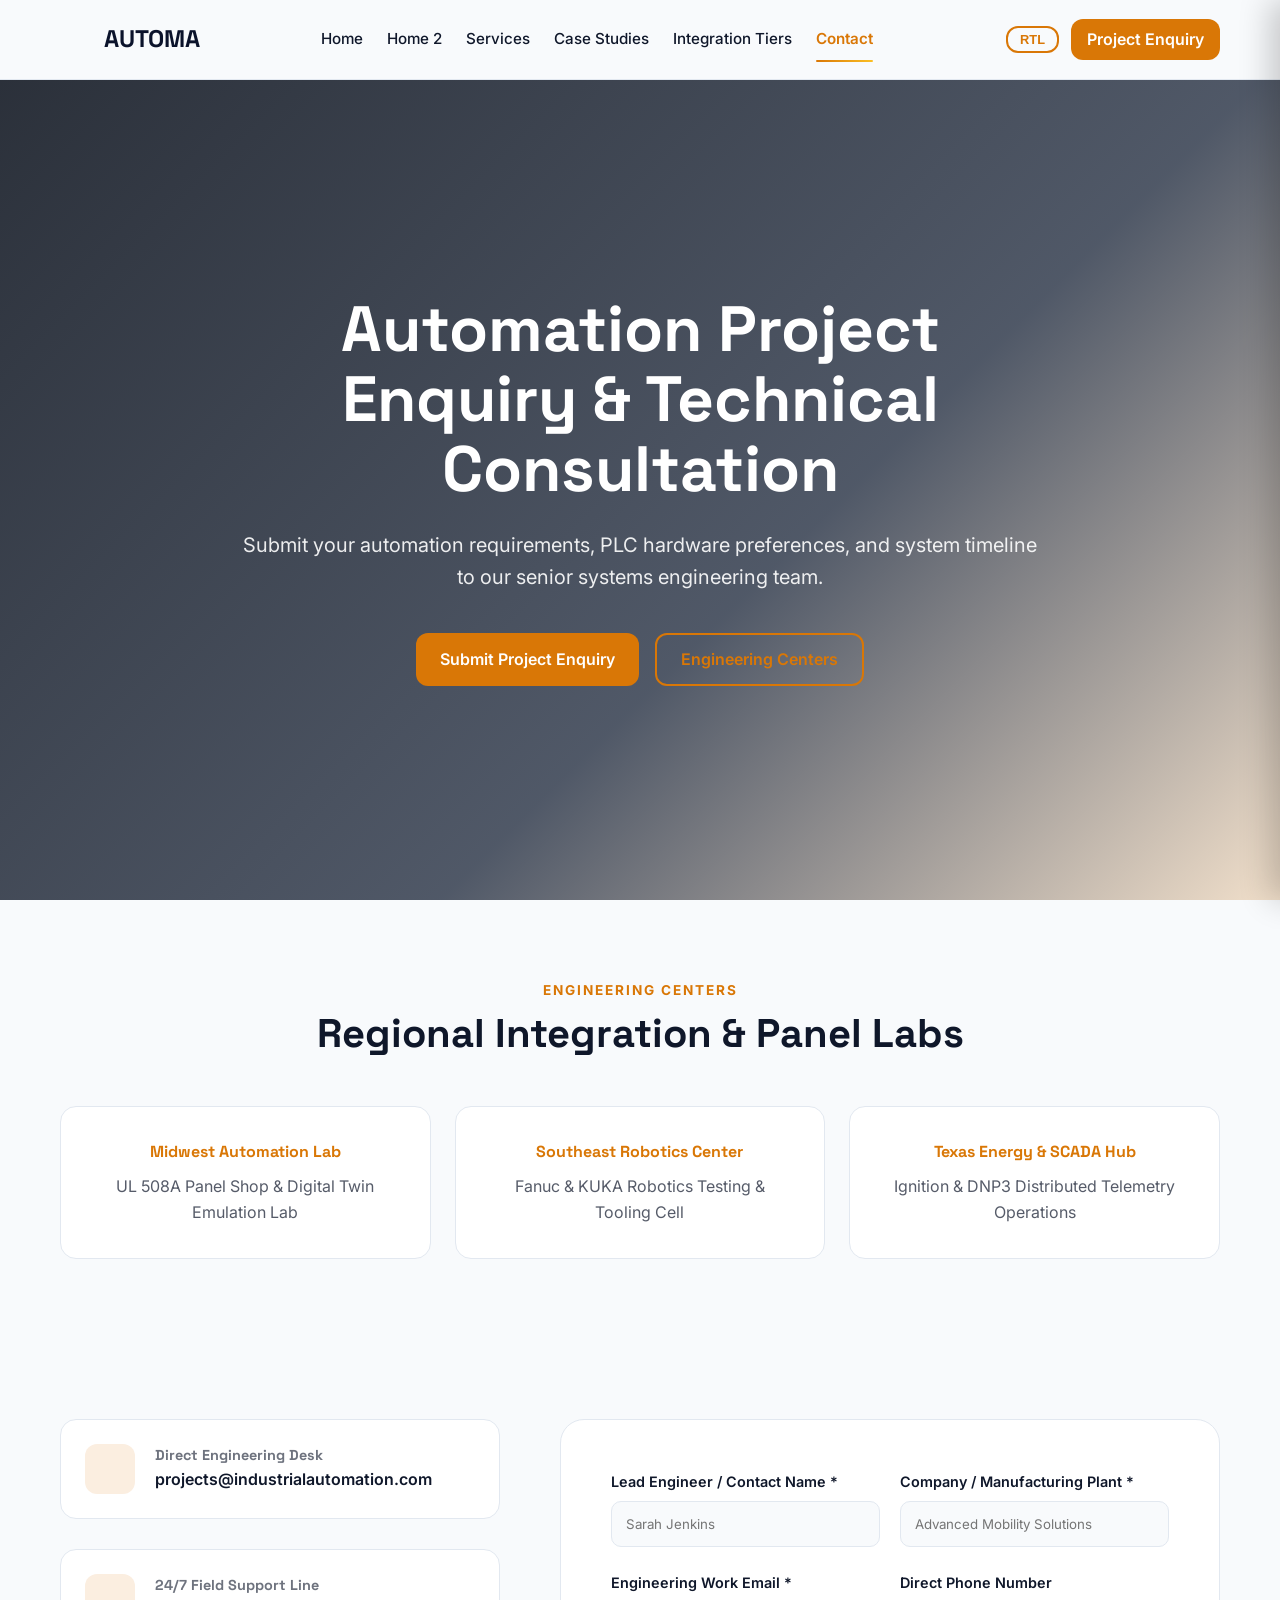
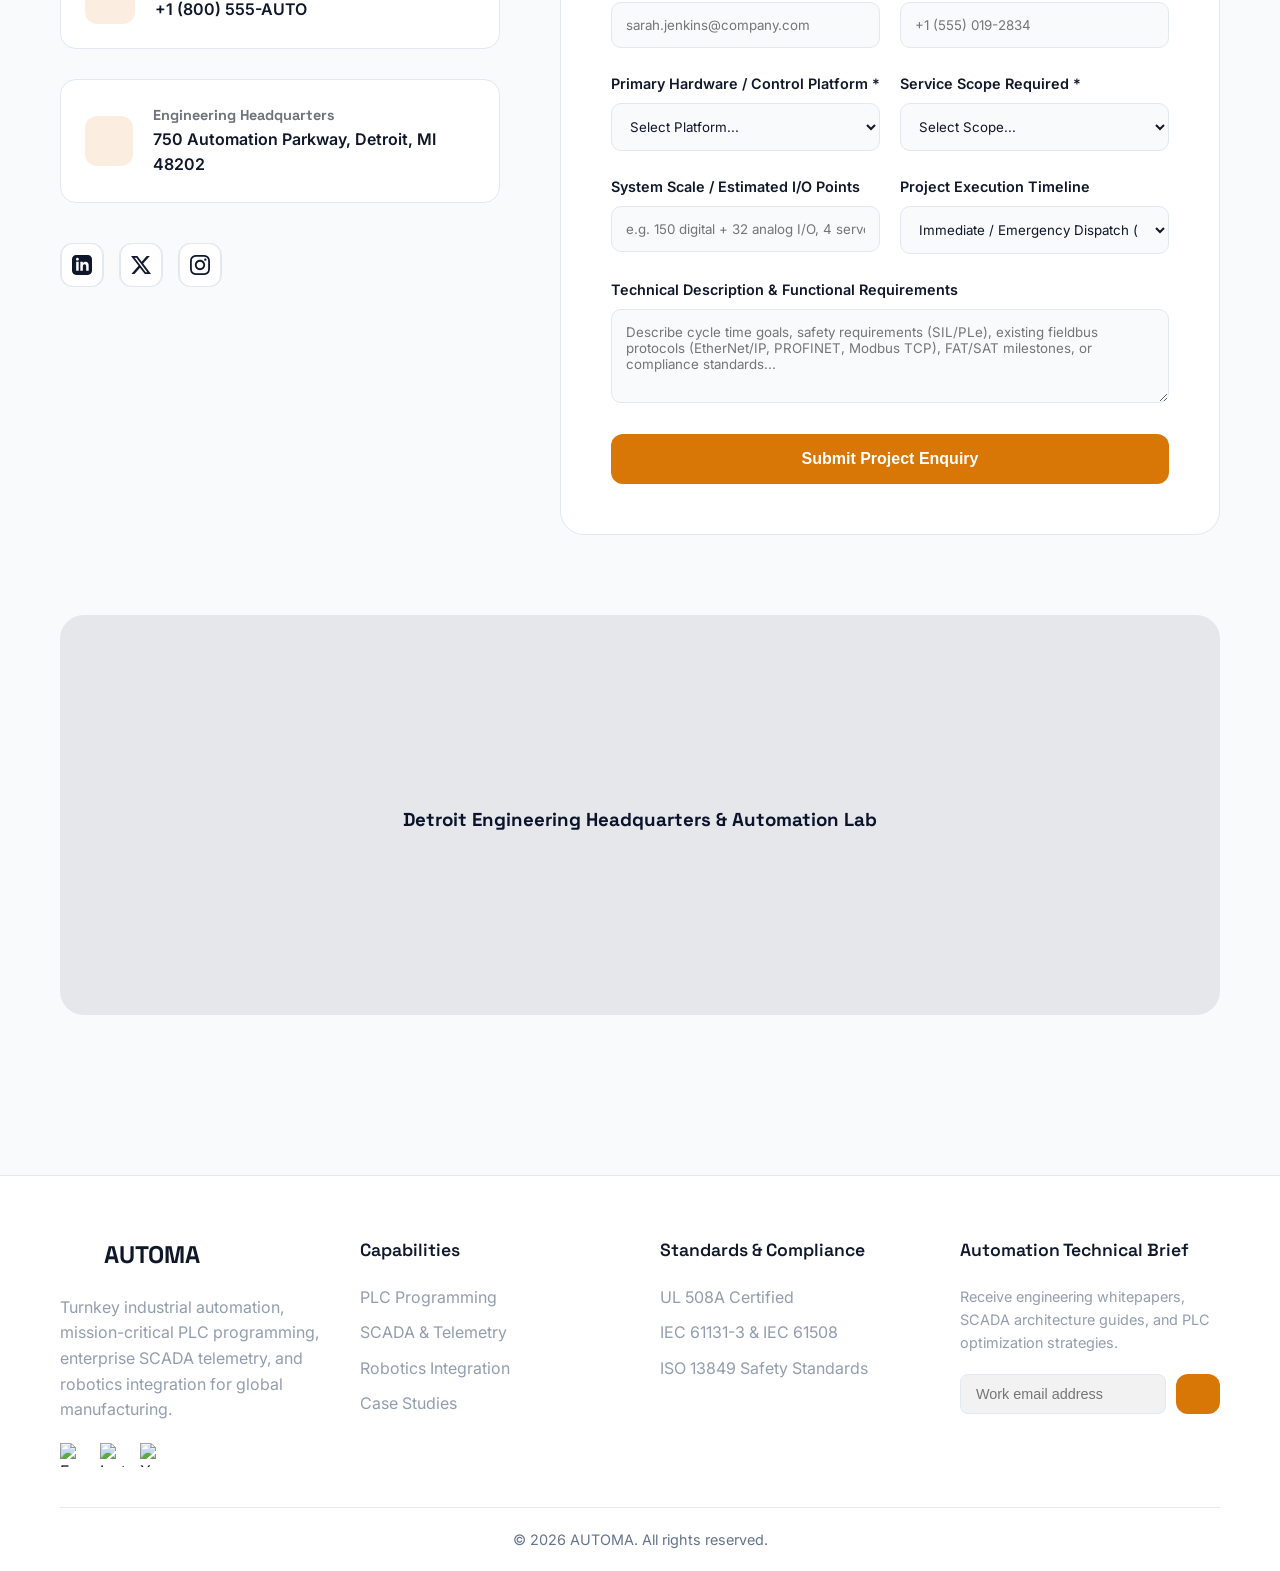
==== contact.html @ 33c6a789 "Initial commit" ====
<!DOCTYPE html>
<html lang="en" dir="ltr" data-theme="light">

<head>
    <meta charset="UTF-8">
    <meta name="viewport" content="width=device-width, initial-scale=1.0">
    <title>Contact & Project Enquiry | AUTOMA</title>
    <link rel="icon" type="image/svg+xml" href="images/favicon.svg">
    <link rel="alternate icon" type="image/png" href="images/favicon.png">
    <meta name="description"
        content="Contact AUTOMA industrial automation and PLC programming engineering team. Submit your project requirements, hardware specifications, and system scope for immediate technical consultation.">
    <script src="https://unpkg.com/lucide@latest"></script>
    <link rel="stylesheet" href="css/style.css">
    <link
        href="https://fonts.googleapis.com/css2?family=Inter:wght@400;500;600;700&family=JetBrains+Mono:wght@700&family=Space+Grotesk:wght@500;700&display=swap"
        rel="stylesheet">
    <style>
        .contact-grid {
            display: grid;
            grid-template-columns: 1fr 1.5fr;
            gap: 60px;
            padding: 80px 20px;
            margin: 0 auto;
        }

        .contact-info {
            display: flex;
            flex-direction: column;
            gap: 30px;
        }

        .info-card {
            background: var(--card);
            padding: 24px;
            border-radius: 16px;
            display: flex;
            align-items: center;
            gap: 20px;
            border: 1px solid var(--border);
            width: 100%;
        }

        .icon-box {
            width: 50px;
            height: 50px;
            background: rgba(217, 119, 6, 0.12);
            color: var(--secondary);
            border-radius: 12px;
            display: flex;
            align-items: center;
            justify-content: center;
        }

        .contact-form-container {
            background: var(--card);
            padding: 50px;
            border-radius: 24px;
            border: 1px solid var(--border);
        }

        .form-group {
            margin-bottom: 24px;
        }

        .form-group label {
            display: block;
            margin-bottom: 8px;
            font-weight: 600;
            font-size: 0.9rem;
        }

        .form-control {
            width: 100%;
            padding: 14px;
            border-radius: 10px;
            border: 1px solid var(--border);
            background: var(--bg);
            color: var(--text);
            font-family: inherit;
        }

        .form-control:focus {
            outline: none;
            border-color: var(--secondary);
            box-shadow: 0 0 0 3px rgba(217, 119, 6, 0.15);
        }

        .map-container {
            height: 400px;
            background: #e5e7eb;
            border-radius: 24px;
            margin-bottom: 80px;
            display: flex;
            align-items: center;
            justify-content: center;
            position: relative;
            overflow: hidden;
        }

        .map-placeholder {
            width: 100%;
            height: 100%;
            border: 0;
        }

        .contact-social {
            display: flex;
            gap: 15px;
            margin-top: 10px;
        }

        .contact-social .social-link {
            width: 44px;
            height: 44px;
            border: 1px solid var(--border);
            border-radius: 12px;
            background: var(--card);
            color: var(--text);
            display: flex;
            align-items: center;
            justify-content: center;
            transition: all 0.3s ease;
        }

        .contact-social .social-link:hover {
            border-color: var(--secondary);
            color: var(--secondary);
            transform: translateY(-5px);
            box-shadow: 0 10px 20px rgba(217, 119, 6, 0.2);
        }

        .contact-social .social-link svg,
        .contact-social .social-link img {
            width: 20px !important;
            height: 20px !important;
            fill: currentColor;
            transition: all 0.3s ease;
        }

        @media (max-width: 1024px) {
            .contact-grid {
                grid-template-columns: 1fr;
                gap: 40px;
                padding: 60px 20px;
            }
            .contact-social {
                justify-content: center;
            }
            .contact-form-container {
                padding: 30px 20px;
            }
        }
    </style>
</head>

<body>
    <header>
        <div class="container nav-container">
            <a href="index.html" class="logo">
                <i data-lucide="cpu" style="color: var(--secondary);"></i>
                <span>AUTOMA</span>
            </a>
            <nav class="nav-links">
                <a href="index.html">Home</a>
                <a href="home2.html">Home 2</a>
                <a href="services.html">Services</a>
                <a href="case-studies.html">Case Studies</a>
                <a href="pricing.html">Integration Tiers</a>
                <a href="contact.html" aria-current="page">Contact</a>
            </nav>
            <div class="nav-actions">
                <button id="theme-toggle" class="toggle-btn"><i data-lucide="moon"></i></button>
                <button id="rtl-toggle" class="btn btn-secondary"
                    style="padding: 4px 12px; font-size: 0.8rem;">RTL</button>
                <a href="contact.html" class="btn btn-primary" style="padding: 8px 16px;">Project Enquiry</a>
            </div>
            <button id="mobile-hamburger" class="hamburger"><i data-lucide="menu"></i></button>
        </div>
    </header>

    <!-- Mobile Navigation -->
    <div id="mobile-nav-overlay" class="mobile-nav-overlay"></div>
    <div id="mobile-nav" class="mobile-nav">
        <button id="mobile-close" class="mobile-close"><i data-lucide="x"></i></button>
        <div class="mobile-nav-links">
            <a href="index.html">Home</a>
            <a href="home2.html">Home 2</a>
            <a href="services.html">Services</a>
            <a href="case-studies.html">Case Studies</a>
            <a href="pricing.html">Integration Tiers</a>
            <a href="contact.html" aria-current="page">Contact</a>
            <div style="display: flex; flex-direction: column; gap: 10px; margin-top: 0; padding-bottom: 4px;">
                <a href="contact.html" class="btn btn-primary">Project Enquiry</a>
            </div>
            <div style="display: flex; gap: 10px; margin-top: 30px;">
                <button id="mobile-theme-toggle" class="btn btn-secondary" style="flex: 1; display: flex; justify-content: center; align-items: center; padding: 10px; border-radius: 8px;">
                    <i data-lucide="moon"></i>
                </button>
                <button id="mobile-rtl-toggle" class="btn btn-secondary" style="margin-top: 0; flex: 1; padding: 10px; font-size: 0.8rem;">RTL</button>
            </div>
        </div>
    </div>

    <main>
        <!-- HERO -->
        <section class="hero"
            style="background-image: url('https://images.unsplash.com/photo-1504307651254-35680f356dfd?auto=format&fit=crop&q=80&w=2020');">
            <div class="hero-overlay"></div>
            <div class="hero-content fade-in">
                <h1>Automation Project Enquiry & Technical Consultation</h1>
                <p>Submit your automation requirements, PLC hardware preferences, and system timeline to our senior systems engineering team.</p>
                <div class="hero-btns">
                    <a href="#contact-grid" class="btn btn-primary">Submit Project Enquiry</a>
                    <a href="#regional-hubs" class="btn btn-secondary">Engineering Centers</a>
                </div>
            </div>
        </section>

        <!-- REGIONAL HUBS -->
        <section id="regional-hubs" class="reveal" data-animation="fade-up"
            style="background: var(--bg); padding: 80px 0;">
            <div class="container">
                <div class="section-title">
                    <p>ENGINEERING CENTERS</p>
                    <h2>Regional Integration & Panel Labs</h2>
                </div>
                <div class="grid grid-flex" style="text-align: center;">
                    <div class="card">
                        <h4 style="color: var(--secondary); margin-bottom: 10px;">Midwest Automation Lab</h4>
                        <p style="opacity: 0.7;">UL 508A Panel Shop & Digital Twin Emulation Lab</p>
                    </div>
                    <div class="card">
                        <h4 style="color: var(--secondary); margin-bottom: 10px;">Southeast Robotics Center</h4>
                        <p style="opacity: 0.7;">Fanuc & KUKA Robotics Testing & Tooling Cell</p>
                    </div>
                    <div class="card">
                        <h4 style="color: var(--secondary); margin-bottom: 10px;">Texas Energy & SCADA Hub</h4>
                        <p style="opacity: 0.7;">Ignition & DNP3 Distributed Telemetry Operations</p>
                    </div>
                </div>
            </div>
        </section>

        <!-- QUOTE REQUEST FORM & CONTACT INFO -->
        <section id="contact-grid" class="container contact-grid">
            <div class="contact-info">
                <div class="info-card">
                    <div class="icon-box"><i data-lucide="mail"></i></div>
                    <div>
                        <h4 style="font-size: 0.9rem; opacity: 0.6;">Direct Engineering Desk</h4>
                        <p style="font-weight: 600;">projects@industrialautomation.com</p>
                    </div>
                </div>
                <div class="info-card">
                    <div class="icon-box"><i data-lucide="phone"></i></div>
                    <div>
                        <h4 style="font-size: 0.9rem; opacity: 0.6;">24/7 Field Support Line</h4>
                        <p style="font-weight: 600;">+1 (800) 555-AUTO</p>
                    </div>
                </div>
                <div class="info-card">
                    <div class="icon-box"><i data-lucide="map-pin"></i></div>
                    <div>
                        <h4 style="font-size: 0.9rem; opacity: 0.6;">Engineering Headquarters</h4>
                        <p style="font-weight: 600;">750 Automation Parkway, Detroit, MI 48202</p>
                    </div>
                </div>
                <div class="contact-social">
                    <a href="#" class="social-link" title="LinkedIn">
                        <div class="icon-box" style="width: 44px; height: 44px; background: var(--card); border: 1px solid var(--border); color: var(--text);">
                            <svg viewBox="0 0 24 24" xmlns="http://www.w3.org/2000/svg"><path d="M19 0h-14c-2.761 0-5 2.239-5 5v14c0 2.761 2.239 5 5 5h14c2.762 0 5-2.239 5-5v-14c0-2.761-2.238-5-5-5zm-11 19h-3v-11h3v11zm-1.5-12.268c-.966 0-1.75-.79-1.75-1.764s.784-1.764 1.75-1.764 1.75.79 1.75 1.764-.783 1.764-1.75 1.764zm13.5 12.268h-3v-5.604c0-3.368-4-3.113-4 0v5.604h-3v-11h3v1.765c1.396-2.586 7-2.777 7 2.476v6.759z"/></svg>
                        </div>
                    </a>
                    <a href="#" class="social-link" title="X (Twitter)">
                        <div class="icon-box" style="width: 44px; height: 44px; background: var(--card); border: 1px solid var(--border); color: var(--text);">
                            <svg viewBox="0 0 24 24" xmlns="http://www.w3.org/2000/svg"><path d="M18.901 1.153h3.68l-8.04 9.19L24 22.846h-7.406l-5.8-7.584-6.638 7.584H.474l8.6-9.83L0 1.154h7.594l5.243 6.932L18.901 1.153zM17.61 20.644h2.039L6.486 3.24H4.298l13.312 17.403z"/></svg>
                        </div>
                    </a>
                    <a href="#" class="social-link" title="Instagram">
                        <div class="icon-box" style="width: 44px; height: 44px; background: var(--card); border: 1px solid var(--border); color: var(--text);">
                            <svg viewBox="0 0 24 24" xmlns="http://www.w3.org/2000/svg"><path d="M12 0C8.74 0 8.333.015 7.053.072 5.775.132 4.905.333 4.14.63c-.789.306-1.459.717-2.126 1.384S.935 3.35.63 4.14C.333 4.905.131 5.775.072 7.053.012 8.333 0 8.74 0 12s.015 3.667.072 4.947c.06 1.277.261 2.148.558 2.913.306.788.717 1.459 1.384 2.126.667.666 1.336 1.079 2.126 1.384.766.296 1.636.499 2.913.558C8.333 23.988 8.74 24 12 24s3.667-.015 4.947-.072c1.277-.06 2.148-.262 2.913-.558.788-.306 1.459-.718 2.126-1.384.666-.667 1.079-1.335 1.384-2.126.296-.765.499-1.636.558-2.913.06-1.28.072-1.687.072-4.947s-.015-3.667-.072-4.947c-.06-1.277-.262-2.149-.558-2.913-.306-.789-.718-1.459-1.384-2.126C21.319 1.347 20.651.935 19.86.63c-.765-.297-1.636-.499-2.913-.558C15.667.012 15.26 0 12 0zm0 2.16c3.203 0 3.585.016 4.85.074 1.17.054 1.802.249 2.227.415.562.217.96.477 1.382.896.419.42.679.819.896 1.381.164.427.359 1.059.415 2.23.058 1.265.069 1.647.069 4.849 0 3.202-.011 3.584-.069 4.849-.056 1.17-.251 1.803-.415 2.227-.217.562-.477.96-.896 1.382-.42.419-.819.679-1.381.896-.427.165-1.059.36-2.23.415-1.266.058-1.647.069-4.849.069-3.202 0-3.584-.011-4.849-.069-1.17-.056-1.803-.251-2.227-.415-.562-.217-.96-.477-1.382-.896-.419-.42-.679-.819-.896-1.381-.165-.427-.36-1.059-.415-2.23-.058-1.266-.069-1.647-.069-4.849 0-3.202.011-3.584.069-4.849.056-1.17.251-1.803.415-2.227.217-.562.477-.96.896-1.382.42-.419.819-.679 1.381-.896.427-.165 1.059-.36 2.23-.415 1.265-.058 1.647-.069 4.849-.069zm0 3.678c-3.413 0-6.162 2.748-6.162 6.162 0 3.413 2.749 6.162 6.162 6.162 3.413 0 6.162-2.749 6.162-6.162 0-3.414-2.749-6.162-6.162-6.162zM12 16c-2.21 0-4-1.79-4-4s1.79-4 4-4 4 1.79 4 4-1.79 4-4 4zm7.846-10.405c0 .795-.646 1.44-1.44 1.44-.795 0-1.44-.645-1.44-1.44 0-.794.645-1.439 1.44-1.439.794 0 1.44.645 1.44 1.439z"/></svg>
                        </div>
                    </a>
                </div>
            </div>

            <!-- PROJECT ENQUIRY FORM -->
            <div class="contact-form-container">
                <form id="contact-form-el">
                    <div class="grid grid-responsive" style="gap: 20px;">
                        <div class="form-group">
                            <label>Lead Engineer / Contact Name *</label>
                            <input type="text" class="form-control" placeholder="Sarah Jenkins" required>
                        </div>
                        <div class="form-group">
                            <label>Company / Manufacturing Plant *</label>
                            <input type="text" class="form-control" placeholder="Advanced Mobility Solutions" required>
                        </div>
                    </div>
                    <div class="grid grid-responsive" style="gap: 20px;">
                        <div class="form-group">
                            <label>Engineering Work Email *</label>
                            <input type="email" class="form-control" placeholder="sarah.jenkins@company.com" required>
                        </div>
                        <div class="form-group">
                            <label>Direct Phone Number</label>
                            <input type="tel" class="form-control" placeholder="+1 (555) 019-2834">
                        </div>
                    </div>
                    <div class="grid grid-responsive" style="gap: 20px;">
                        <div class="form-group">
                            <label>Primary Hardware / Control Platform *</label>
                            <select class="form-control" required>
                                <option value="">Select Platform...</option>
                                <option value="rockwell">Rockwell Automation / Allen-Bradley (ControlLogix)</option>
                                <option value="siemens">Siemens SIMATIC (S7-1500 / TIA Portal)</option>
                                <option value="ignition">Inductive Automation Ignition SCADA</option>
                                <option value="beckhoff">Beckhoff TwinCAT 3 (EtherCAT)</option>
                                <option value="robotics">Robotics (Fanuc / ABB / KUKA / Yaskawa)</option>
                                <option value="schneider">Schneider Electric (Modicon M580)</option>
                                <option value="multi">Multi-Platform / Vendor Agnostic</option>
                            </select>
                        </div>
                        <div class="form-group">
                            <label>Service Scope Required *</label>
                            <select class="form-control" required>
                                <option value="">Select Scope...</option>
                                <option value="turnkey">Turnkey Automation & System Integration</option>
                                <option value="plc_programming">PLC Logic Programming & Safety Code</option>
                                <option value="scada_telemetry">SCADA, HMI & IIoT Telemetry Deployment</option>
                                <option value="robotics_cell">Robotic Workcell Integration & Tooling</option>
                                <option value="legacy_migration">Legacy PLC / SCADA Migration & Retrofit</option>
                                <option value="panel_build">UL 508A Control Panel Design & Build</option>
                                <option value="sla_support">24/7 Service Level Agreement & Field Support</option>
                            </select>
                        </div>
                    </div>
                    <div class="grid grid-responsive" style="gap: 20px;">
                        <div class="form-group">
                            <label>System Scale / Estimated I/O Points</label>
                            <input type="text" class="form-control" placeholder="e.g. 150 digital + 32 analog I/O, 4 servo axes">
                        </div>
                        <div class="form-group">
                            <label>Project Execution Timeline</label>
                            <select class="form-control">
                                <option value="emergency">Immediate / Emergency Dispatch (&lt; 2 weeks)</option>
                                <option value="1_3_months">1 to 3 Months (Active Project)</option>
                                <option value="3_6_months">3 to 6 Months (Planning / Engineering)</option>
                                <option value="budgetary">Budgetary / Feasibility Study</option>
                            </select>
                        </div>
                    </div>
                    <div class="form-group">
                        <label>Technical Description & Functional Requirements</label>
                        <textarea class="form-control" rows="4"
                            placeholder="Describe cycle time goals, safety requirements (SIL/PLe), existing fieldbus protocols (EtherNet/IP, PROFINET, Modbus TCP), FAT/SAT milestones, or compliance standards..."></textarea>
                    </div>
                    <button type="submit" class="btn btn-primary" style="width: 100%; padding: 16px;">Submit Project Enquiry</button>
                </form>
            </div>
        </section>

        <!-- MAP -->
        <section class="container" style="padding-bottom: 80px;">
            <div class="map-container">
                <iframe class="map-placeholder"
                    src="https://www.google.com/maps?q=Detroit,+MI&output=embed"
                    loading="lazy" referrerpolicy="no-referrer-when-downgrade"
                    title="AUTOMA Engineering HQ Location"></iframe>
                <div style="position: absolute; text-align: center; color: var(--primary); pointer-events: none;">
                    <i data-lucide="map-pin" size="40" style="color: var(--secondary);"></i>
                    <h3 style="margin-top: 10px;">Detroit Engineering Headquarters & Automation Lab</h3>
                </div>
            </div>
        </section>
    </main>

    <button id="back-to-top" class="back-to-top" title="Back to Top">
        <i data-lucide="arrow-up"></i>
    </button>

    <footer>
        <div class="container">
            <div class="footer-grid">
                <div>
                    <a href="index.html" class="logo footer-logo" style="margin-bottom: 20px;">
                        <i data-lucide="cpu" style="color: var(--secondary);"></i>
                        <span>AUTOMA</span>
                    </a>
                    <p style="opacity: 0.7; margin-bottom: 20px;">Turnkey industrial automation, mission-critical PLC programming, enterprise SCADA telemetry, and robotics integration for global manufacturing.</p>
                    <div class="footer-socials">
                        <a href="#" class="social-link"><img src="https://cdn.simpleicons.org/facebook"
                                alt="Facebook"></a>
                        <a href="#" class="social-link"><img src="https://cdn.simpleicons.org/instagram"
                                alt="Instagram"></a>
                        <a href="#" class="social-link"><img src="https://cdn.simpleicons.org/x" alt="X"></a>
                        <a href="#" class="social-link"><i data-lucide="linkedin" aria-label="LinkedIn"
                                style="color: var(--footer-text);"></i></a>
                    </div>
                </div>
                <div>
                    <h4>Capabilities</h4>
                    <ul style="margin-top: 20px; opacity: 0.7;">
                        <li style="margin-bottom: 10px;"><a href="services.html">PLC Programming</a></li>
                        <li style="margin-bottom: 10px;"><a href="services.html">SCADA & Telemetry</a></li>
                        <li style="margin-bottom: 10px;"><a href="services.html">Robotics Integration</a></li>
                        <li><a href="case-studies.html">Case Studies</a></li>
                    </ul>
                </div>
                <div>
                    <h4>Standards & Compliance</h4>
                    <ul style="margin-top: 20px; opacity: 0.7;">
                        <li style="margin-bottom: 10px;"><a href="#">UL 508A Certified</a></li>
                        <li style="margin-bottom: 10px;"><a href="#">IEC 61131-3 & IEC 61508</a></li>
                        <li><a href="#">ISO 13849 Safety Standards</a></li>
                    </ul>
                </div>
                <div>
                    <h4>Automation Technical Brief</h4>
                    <p style="margin-top: 20px; opacity: 0.7; font-size: 0.9rem; margin-bottom: 20px;">Receive engineering whitepapers, SCADA architecture guides, and PLC optimization strategies.</p>
                    <form class="newsletter-form">
                        <input type="email" placeholder="Work email address" required>
                        <button type="submit" class="btn btn-primary" title="Subscribe">
                            <i data-lucide="send"></i>
                        </button>
                    </form>
                </div>
            </div>
            <div class="footer-bottom">
                <p>&copy; 2026 AUTOMA. All rights reserved.</p>
            </div>
        </div>
    </footer>
    <script src="js/main.js"></script>
</body>

</html>
---- css/style.css ----
:root {
    /* Industrial Amber & Radiant Golden Color Palette */
    --primary: #0B132B;
    --secondary: #D97706; /* Primary Amber */
    --accent: #FBBF24;    /* Radiant Golden */
    --accent-gradient: linear-gradient(135deg, #D97706, #FBBF24);
    --secondary-hover: #FBBF24;
    --secondary-dark: #B45309;

    /* Light Mode */
    --bg-light: #F8FAFC;
    --text-light: #0F172A;
    --card-light: #FFFFFF;
    --border-light: #E2E8F0;

    /* Dark Mode */
    --bg-dark: #070D18;
    --text-dark: #F1F5F9;
    --card-dark: #0F1A2E;
    --border-dark: #1E2D4A;

    /* Fonts */
    --font-heading: 'Space Grotesk', 'Rajdhani', sans-serif;
    --font-body: 'Inter', sans-serif;
    --font-mono: 'JetBrains Mono', monospace;

    /* Spacing */
    --section-padding: 80px 20px;
    --container-max-width: 1200px;

    /* Defaults (Light Mode initial) */
    --bg: var(--bg-light);
    --text: var(--text-light);
    --card: var(--card-light);
    --border: var(--border-light);

    --transition: all 0.3s ease;

    /* Footer Config */
    --footer-bg: #FFFFFF;
    --footer-text: #0F172A;
    --footer-text-muted: #64748B;
    --footer-logo-color: #0F172A;
    --footer-border: var(--border-light);
    --logo-icon-color: #D97706;
    --icon-filter: none;
}

[data-theme="dark"] {
    --bg: var(--bg-dark);
    --text: var(--text-dark);
    --card: var(--card-dark);
    --border: var(--border-dark);

    /* Footer Config */
    --footer-bg: #070D18;
    --footer-text: #F1F5F9;
    --footer-text-muted: #94A3B8;
    --footer-logo-color: #FFFFFF;
    --footer-border: var(--border-dark);
    --logo-icon-color: var(--secondary);
    --icon-filter: invert(1);
}

[dir="rtl"] {
    direction: rtl;
    text-align: right;
}

* {
    margin: 0;
    padding: 0;
    box-sizing: border-box;
}

html,
body {
    background-color: var(--bg);
    color: var(--text);
    font-family: var(--font-body);
    line-height: 1.6;
    transition: var(--transition);
    overflow-x: hidden;
    width: 100%;
}

h1,
h2,
h3,
h4,
h5,
h6 {
    font-family: var(--font-heading);
    font-weight: 700;
    overflow-wrap: break-word;
    /* Prevent text overflow */
}

a {
    text-decoration: none;
    color: inherit;
    transition: var(--transition);
}

ul {
    list-style: none;
}

.container {
    max-width: var(--container-max-width);
    margin: 0 auto;
    padding: 0 20px;
    width: 100%;
}

/* --- BUTTONS --- */
.btn {
    display: inline-flex;
    align-items: center;
    justify-content: center;
    padding: 12px 24px;
    border-radius: 12px;
    font-weight: 600;
    cursor: pointer;
    transition: var(--transition);
    border: none;
    font-size: 1rem;
    gap: 8px;
    max-width: 100%;
    /* Ensure buttons don't overflow */
}

/* ... rest of buttons ... */
.btn-primary {
    background: var(--secondary);
    color: #FFFFFF;
}

.btn-primary:hover {
    transform: translateY(-2px);
    box-shadow: 0 4px 15px rgba(217, 119, 6, 0.45);
    background: var(--secondary-dark);
    color: #FFFFFF;
}

.btn-secondary {
    background: transparent;
    border: 2px solid var(--secondary);
    color: var(--secondary);
}

.btn-secondary:hover {
    background-color: var(--secondary);
    border-color: var(--secondary);
    color: #FFFFFF;
    box-shadow: 0 4px 15px rgba(217, 119, 6, 0.35);
}

/* --- GRID SYSTEM --- */
.grid {
    display: grid;
    gap: 24px;
    width: 100%;
}

@media (min-width: 1024px) {
    .grid-flex {
        grid-template-columns: repeat(auto-fit, minmax(280px, 1fr));
    }
}

@media (min-width: 768px) {
    .grid-responsive {
        grid-template-columns: 1fr 1fr;
    }
}

@media (max-width: 767px) {
    .grid-responsive {
        grid-template-columns: 1fr;
    }
}

/* --- CARD SYSTEM --- */
.card {
    background: var(--card);
    border: 1px solid var(--border);
    padding: 32px;
    border-radius: 16px;
    display: flex;
    flex-direction: column;
    align-items: center;
    justify-content: center;
    text-align: center;
    transition: var(--transition);
    width: 100%;
}

.card-img {
    width: 100%;
    height: 250px;
    object-fit: cover;
    border-radius: 12px;
    margin-bottom: 20px;
}

.card:hover {
    transform: translateY(-5px);
    border-color: var(--secondary);
}

.card-exception {
    align-items: flex-start;
    text-align: left;
}

/* --- HEADER --- */
header {
    position: fixed;
    top: 0;
    left: 0;
    width: 100%;
    z-index: 2000;
    background: var(--bg);
    border-bottom: 1px solid var(--border);
    height: 80px;
    display: flex;
    align-items: center;
    backdrop-filter: blur(10px);
}

body {
    padding-top: 80px;
}

body.auth-body {
    padding-top: 0;
    overflow: hidden;
}

.nav-container {
    display: flex;
    justify-content: space-between;
    align-items: center;
    width: 100%;
    gap: 15px;
}

.logo {
    display: flex;
    align-items: center;
    gap: 12px;
    font-family: var(--font-heading);
    font-weight: 800;
    font-size: 1.5rem;
    color: var(--primary);
    white-space: nowrap;
}

.logo i {
    color: var(--logo-icon-color, var(--secondary)) !important;
    width: 32px;
    height: 32px;
    stroke-width: 2.5px;
}

[data-theme="light"] .logo-accent i {
    color: var(--secondary) !important;
}



@media (max-width: 1024px) {
    .logo {
        font-size: 1.3rem;
    }
}

@media (max-width: 768px) {
    .logo {
        font-size: 1.2rem;
    }
}

[data-theme="dark"] .logo {
    color: var(--secondary);
}

.nav-links {
    display: flex;
    gap: 24px;
    align-items: center;
}

.nav-links a {
    font-weight: 500;
    font-size: 0.95rem;
    white-space: nowrap;
}

.nav-links a:not(.btn):hover {
    color: var(--secondary);
}

.nav-links a[aria-current="page"] {
    color: var(--secondary);
    font-weight: 600;
    position: relative;
    white-space: nowrap;
}

.nav-links a[aria-current="page"]::after {
    content: "";
    position: absolute;
    left: 0;
    right: 0;
    bottom: -10px;
    height: 2px;
    border-radius: 2px;
    background: linear-gradient(90deg, #D97706, #FBBF24);
}

.nav-actions {
    display: flex;
    align-items: center;
    gap: 12px;
    white-space: nowrap;
}

.nav-actions .btn {
    white-space: nowrap;
}

.toggle-btn {
    background: transparent;
    border: none;
    cursor: pointer;
    color: var(--text);
    font-size: 1.25rem;
    display: flex;
    align-items: center;
    justify-content: center;
    transition: var(--transition);
}

.toggle-btn:hover {
    color: var(--secondary);
}

/* --- MOBILE MENU --- */
.mobile-nav-overlay {
    position: fixed;
    top: 0;
    left: 0;
    width: 100%;
    height: 100%;
    background: rgba(0, 0, 0, 0.5);
    z-index: 1500;
    display: none;
    backdrop-filter: blur(5px);
}

.mobile-nav-overlay.active {
    display: block;
}

.hamburger {
    display: none;
    background: transparent;
    border: none;
    cursor: pointer;
    color: var(--text);
    font-size: 1.5rem;
    padding: 10px;
    margin-right: -10px;
    z-index: 1100;
}

.mobile-nav {
    position: fixed;
    top: 0;
    right: 0;
    width: min(300px, 80%);
    height: 100vh;
    background: var(--bg);
    border-left: 1px solid var(--border);
    z-index: 2001;
    padding: 24px 24px 40px 24px; /* Extra bottom padding so last button border is never clipped */
    display: flex;
    flex-direction: column;
    gap: 15px;
    overflow-y: auto;
    transform: translateX(100%);
    transition: transform 0.3s cubic-bezier(0.4, 0, 0.2, 1);
    box-shadow: -10px 0 30px rgba(0, 0, 0, 0.2);
    text-align: center;
}

.mobile-nav.active {
    transform: translateX(0);
}

.mobile-nav-links {
    display: flex;
    flex-direction: column;
    gap: 15px;
    margin-top: 0;
    width: 100%;
    flex-shrink: 0;
}

.mobile-nav-links a {
    font-size: 1.1rem;
    font-weight: 500;
    padding: 12px 16px;
    border-radius: 12px;
    color: var(--text);
    transition: var(--transition);
}

.mobile-nav-links a:hover,
.mobile-nav-links a[aria-current="page"] {
    background: var(--card);
    color: var(--secondary);
}

.mobile-nav-links a[aria-current="page"] {
    background: var(--card);
    color: var(--secondary);
}

.mobile-nav-links a:last-child {
    border-bottom: none;
}

.mobile-close {
    align-self: flex-end;
    background: transparent;
    border: none;
    font-size: 1.5rem;
    color: var(--text);
    cursor: pointer;
    padding: 10px;
}

@media (max-width: 1024px) {

    .nav-links,
    .nav-actions {
        display: none !important;
    }

    .hamburger {
        display: flex !important;
        align-items: center;
        justify-content: center;
    }

    /* Login button: reduced height + bottom border fix — hamburger menu only */
    .mobile-nav-links .btn.btn-secondary {
        padding-top: 8px;
        padding-bottom: 8px;
        margin-bottom: 10px;
    }
}

/* --- HERO SECTION --- */
.hero {
    min-height: calc(100vh - 80px);
    position: relative;
    display: flex;
    align-items: center;
    justify-content: center;
    padding: 60px 20px;
    background-size: cover;
    background-position: center;
    color: white;
    width: 100%;
}

.hero-overlay {
    position: absolute;
    top: 0;
    left: 0;
    width: 100%;
    height: 100%;
    background: linear-gradient(135deg, rgba(7, 13, 24, 0.85) 0%, rgba(15, 26, 46, 0.72) 60%, rgba(217, 119, 6, 0.20) 100%);
}

.hero-content {
    position: relative;
    z-index: 1;
    max-width: 100%;
    width: 800px;
    text-align: center;
}

.hero h1 {
    font-size: clamp(2rem, 8vw, 4rem);
    margin-bottom: 24px;
    line-height: 1.1;
}

.hero p {
    font-size: clamp(1rem, 2vw, 1.25rem);
    margin-bottom: 40px;
    opacity: 0.9;
}

.hero-btns {
    display: flex;
    gap: 16px;
    justify-content: center;
    flex-wrap: wrap;
}

@media (max-width: 480px) {
    .hero-btns .btn {
        width: 100%;
    }
}

/* --- SECTIONS --- */
section {
    padding: 60px 20px;
    width: 100%;
}

.section-title {
    text-align: center;
    margin-bottom: 40px;
}

.section-title h2 {
    font-size: clamp(1.75rem, 5vw, 2.5rem);
    margin-bottom: 16px;
}

.section-title p {
    color: var(--secondary);
    text-transform: uppercase;
    letter-spacing: 2px;
    font-weight: 700;
    font-size: 0.85rem;
}

/* --- FAQ ACCORDION DROPDOWN --- */
.faq-accordion {
    max-width: 850px;
    margin: 0 auto;
    display: flex;
    flex-direction: column;
    gap: 16px;
    width: 100%;
}

.faq-item {
    background: var(--bg);
    border: 1px solid var(--border);
    border-radius: 16px;
    overflow: hidden;
    transition: var(--transition);
}

.faq-item:hover {
    border-color: var(--secondary);
}

.faq-item.active {
    border-color: var(--secondary);
    box-shadow: 0 4px 20px rgba(217, 119, 6, 0.12);
}

.faq-question {
    width: 100%;
    padding: 22px 24px;
    display: flex;
    justify-content: space-between;
    align-items: center;
    background: transparent;
    border: none;
    cursor: pointer;
    font-family: var(--font-heading);
    font-size: 1.1rem;
    font-weight: 700;
    color: var(--text);
    text-align: left;
    gap: 16px;
    transition: var(--transition);
}

[dir="rtl"] .faq-question {
    text-align: right;
}

.faq-question:hover,
.faq-item.active .faq-question {
    color: var(--secondary);
}

.faq-icon {
    flex-shrink: 0;
    width: 22px;
    height: 22px;
    transition: transform 0.3s cubic-bezier(0.4, 0, 0.2, 1);
    color: var(--secondary);
}

.faq-item.active .faq-icon {
    transform: rotate(180deg);
}

.faq-answer {
    max-height: 0;
    overflow: hidden;
    transition: max-height 0.35s cubic-bezier(0.4, 0, 0.2, 1);
}

.faq-item.active .faq-answer {
    max-height: 300px;
}

.faq-answer-inner {
    padding: 0 24px 24px 24px;
    color: var(--text);
    opacity: 0.85;
    line-height: 1.75;
    font-size: 0.98rem;
    border-top: 1px solid rgba(217, 119, 6, 0.1);
    padding-top: 16px;
}

/* --- STANDARDS COMPLIANCE GRID --- */
.standards-grid {
    display: grid;
    grid-template-columns: repeat(3, 1fr);
    gap: 24px;
    width: 100%;
}

.standards-grid .card:nth-child(4) {
    grid-column: 2;
}

.standards-card {
    padding: 32px 24px;
    display: flex;
    flex-direction: column;
    align-items: center;
    text-align: center;
    justify-content: center;
}

.standards-card .icon-box {
    width: 52px;
    height: 52px;
    background: rgba(217, 119, 6, 0.12);
    color: var(--secondary);
    border-radius: 14px;
    display: flex;
    align-items: center;
    justify-content: center;
    margin: 0 auto 16px auto;
}

.standards-card .badge-pill {
    display: inline-flex;
    align-items: center;
    gap: 6px;
    font-size: 0.75rem;
    font-weight: 700;
    color: var(--secondary);
    background: rgba(217, 119, 6, 0.1);
    padding: 4px 12px;
    border-radius: 6px;
    margin: 0 auto 12px auto;
}

@media (max-width: 1024px) {
    .standards-grid {
        grid-template-columns: repeat(2, 1fr);
        gap: 20px;
    }
    .standards-grid .card:nth-child(4) {
        grid-column: auto;
    }
    .standards-card {
        align-items: center !important;
        text-align: center !important;
        justify-content: center !important;
    }
}

@media (max-width: 640px) {
    .standards-grid {
        grid-template-columns: 1fr;
    }
    .standards-grid .card:nth-child(4) {
        grid-column: auto;
    }
}

/* --- FOOTER --- */
footer {
    background: var(--footer-bg);
    color: var(--footer-text);
    border-top: 1px solid var(--footer-border);
    padding: 60px 0 20px;
    width: 100%;
}

.footer-logo {
    color: var(--footer-logo-color) !important;
}

.footer-grid {
    display: grid;
    grid-template-columns: repeat(auto-fit, minmax(150px, 1fr));
    gap: 40px;
    margin-bottom: 40px;
}

footer h4 {
    color: var(--footer-text);
    font-size: 1.1rem;
    font-weight: 600;
}

footer p,
footer ul {
    color: var(--footer-text-muted);
}

footer ul a {
    color: var(--footer-text-muted);
    transition: var(--transition);
}

footer ul a:hover {
    color: var(--secondary);
}

.footer-socials {
    display: flex;
    gap: 16px;
    align-items: center;
}

.social-link {
    display: flex;
    align-items: center;
    justify-content: center;
    transition: var(--transition);
}

.social-link i {
    width: 24px;
    height: 24px;
    color: var(--footer-text);
}

.social-link img {
    width: 24px;
    height: 24px;
    object-fit: contain;
}

[data-theme="dark"] .footer-socials img[src*="/x"] {
    filter: invert(1);
}

.social-link:hover {
    transform: translateY(-3px);
    opacity: 0.8;
}

.footer-bottom {
    border-top: 1px solid var(--footer-border) !important;
    padding-top: 20px;
    text-align: center;
    color: var(--footer-text-muted) !important;
    font-size: 0.9rem;
}

.impact-metrics, .media-cloud {
    grid-template-columns: repeat(4, 1fr);
}

@media (max-width: 1024px) {
    .impact-metrics, .media-cloud {
        grid-template-columns: 1fr 1fr;
        justify-items: center;
        gap: 40px 20px;
    }
}

@media (max-width: 500px) {
    .impact-metrics, .media-cloud {
        grid-template-columns: 1fr;
    }
}

.dashboard-layout {
    display: flex;
    min-height: 100vh;
    width: 100%;
}

.sidebar {
    width: 280px;
    background: var(--card);
    border-right: 1px solid var(--border);
    position: fixed;
    height: 100vh;
    padding: 24px;
    display: flex;
    flex-direction: column;
    left: 0;
    transition: transform 0.3s ease;
    z-index: 1100;
}

.main-content {
    flex: 1;
    margin-left: 280px;
    padding: 40px;
    background: var(--bg);
    width: calc(100% - 280px);
}

@media (max-width: 1024px) {
    .sidebar {
        transform: translateX(-100%);
    }

    .sidebar.active {
        transform: translateX(0);
    }

    .main-content {
        margin-left: 0;
        padding: 20px;
        width: 100%;
    }

    .sidebar-overlay {
        display: none;
        position: fixed;
        top: 0;
        left: 0;
        width: 100%;
        height: 100%;
        background: rgba(0, 0, 0, 0.5);
        z-index: 1050;
    }

    .sidebar-overlay.active {
        display: block;
    }
}

.metrics-grid {
    display: grid;
    grid-template-columns: repeat(auto-fit, minmax(180px, 1fr));
    gap: 24px;
    margin-bottom: 40px;
}

.metric-card {
    background: var(--card);
    padding: 24px;
    border-radius: 12px;
    border-left: 4px solid var(--secondary);
}

.metric-value {
    font-family: var(--font-mono);
    font-size: 1.75rem;
    font-weight: 700;
}

/* --- ANIMATIONS --- */
@keyframes fadeInUp {
    from {
        opacity: 0;
        transform: translateY(20px);
    }

    to {
        opacity: 1;
        transform: translateY(0);
    }
}

@keyframes fadeInLeft {
    from {
        opacity: 0;
        transform: translateX(-30px);
    }

    to {
        opacity: 1;
        transform: translateX(0);
    }
}

@keyframes fadeInRight {
    from {
        opacity: 0;
        transform: translateX(30px);
    }

    to {
        opacity: 1;
        transform: translateX(0);
    }
}

@keyframes zoomIn {
    from {
        opacity: 0;
        transform: scale(0.95);
    }

    to {
        opacity: 1;
        transform: scale(1);
    }
}

@keyframes pulse {
    0% {
        transform: scale(1);
    }

    50% {
        transform: scale(1.02);
    }

    100% {
        transform: scale(1);
    }
}

.fade-in {
    animation: fadeInUp 0.8s ease forwards;
}

.fade-left {
    animation: fadeInLeft 0.8s ease forwards;
}

.fade-right {
    animation: fadeInRight 0.8s ease forwards;
}

.zoom-in {
    animation: zoomIn 0.8s ease forwards;
}

.pulse {
    animation: pulse 2s infinite ease-in-out;
}

.reveal {
    opacity: 0;
}

/* --- NEWSLETTER --- */
.newsletter-form {
    display: flex;
    gap: 10px;
}

.newsletter-form input {
    flex: 1;
    background: rgba(0, 0, 0, 0.05);
    border: 1px solid var(--border);
    padding: 10px 15px;
    border-radius: 8px;
    color: var(--text);
    font-size: 0.9rem;
    min-width: 150px;
}

[data-theme="dark"] .newsletter-form input {
    background: rgba(255, 255, 255, 0.05);
    color: white;
}

.newsletter-form input:focus {
    outline: none;
    border-color: var(--secondary);
    background: rgba(255, 255, 255, 0.1);
}

.newsletter-form .btn {
    padding: 10px !important;
    min-width: 44px;
}

.newsletter-form .btn i {
    width: 20px;
    height: 20px;
}

/* --- BACK TO TOP --- */
.back-to-top {
    position: fixed;
    bottom: 30px;
    right: 30px;
    width: 50px;
    height: 50px;
    background: var(--secondary);
    color: #FFFFFF;
    border: none;
    border-radius: 50%;
    display: flex;
    align-items: center;
    justify-content: center;
    cursor: pointer;
    z-index: 1000;
    opacity: 0;
    visibility: hidden;
    transition: var(--transition);
    box-shadow: 0 4px 15px rgba(217, 119, 6, 0.45);
}

.back-to-top.visible {
    opacity: 1;
    visibility: visible;
}

.back-to-top:hover {
    transform: translateY(-5px);
    background: linear-gradient(135deg, #D97706, #FBBF24);
    color: #FFFFFF;
    box-shadow: 0 6px 20px rgba(251, 191, 36, 0.5);
}

@media (max-width: 1024px) {
    .about-content {
        text-align: center;
        margin-bottom: 40px;
    }
    
    .about-content ul {
        display: block;
        width: fit-content;
        margin: 0 auto 30px auto;
        text-align: left;
    }
    
    .about-content li {
        justify-content: flex-start;
    }

    .about-content .btn {
        display: inline-block;
        margin: 0 auto;
    }

    .vision-text, .exec-text, .mobile-center-text {
        text-align: center;
        margin: 20px 0;
    }

    .card-exception {
        text-align: center;
        display: flex;
        flex-direction: column;
        align-items: center;
    }

    .card-exception ul {
        display: inline-block;
        text-align: left;
        margin: 0 auto 30px auto;
    }

    .case-metrics > div {
        text-align: center;
    }

    .pricing-header-content {
        text-align: center;
        width: 100%;
    }

    .pricing-card {
        align-items: center;
        text-align: center;
    }

    .features-list {
        text-align: left;
        width: 100%;
    }
}

@media (max-width: 768px) {
    .back-to-top {
        bottom: 20px;
        right: 20px;
        width: 40px;
        height: 40px;
    }
}


/* Responsive Footer Overrides */
@media (max-width: 1024px) {
    footer .footer-grid {
        grid-template-columns: 1fr !important;
        text-align: center;
        gap: 40px;
    }

    footer .footer-logo {
        justify-content: center;
    }

    footer .footer-socials {
        justify-content: center;
    }

    footer .newsletter-form {
        justify-content: center;
    }

    footer ul {
        padding: 0;
        text-align: center;
    }
    
    footer .container > div {
        display: flex;
        flex-direction: column;
        align-items: center;
    }
}

/* --- AUTH PAGES BRANDING --- */
.auth-header .logo {
    font-size: 2rem !important;
}

.auth-header h2 {
    font-size: 1.5rem !important;
    margin-top: 10px;
}

@media (max-width: 1024px) {
    .auth-header .logo {
        font-size: 1.9rem !important;
    }

    .auth-header h2 {
        font-size: 1.4rem !important;
    }
}

@media (max-width: 768px) {
    .auth-header .logo {
        font-size: 1.8rem !important;
    }

    .auth-header h2 {
        font-size: 1.3rem !important;
    }
}

/* --- DARK MODE CONTRAST --- */
[data-theme="dark"] .footer-socials a,
[data-theme="dark"] .contact-social a {
    color: #FFFFFF !important;
}

[data-theme="dark"] .footer-socials a i,
[data-theme="dark"] .contact-social a svg {
    color: #FFFFFF !important;
    fill: #FFFFFF !important;
}

[data-theme="dark"] .social-link i {
    color: #FFFFFF !important;
}

/* Specific fix for X icon image which is a static IMG from CDN */
[data-theme="dark"] .footer-socials .social-link img[alt="X"],
[data-theme="dark"] .contact-social .social-link img[alt="X"] {
    filter: invert(1) brightness(10) !important;
}
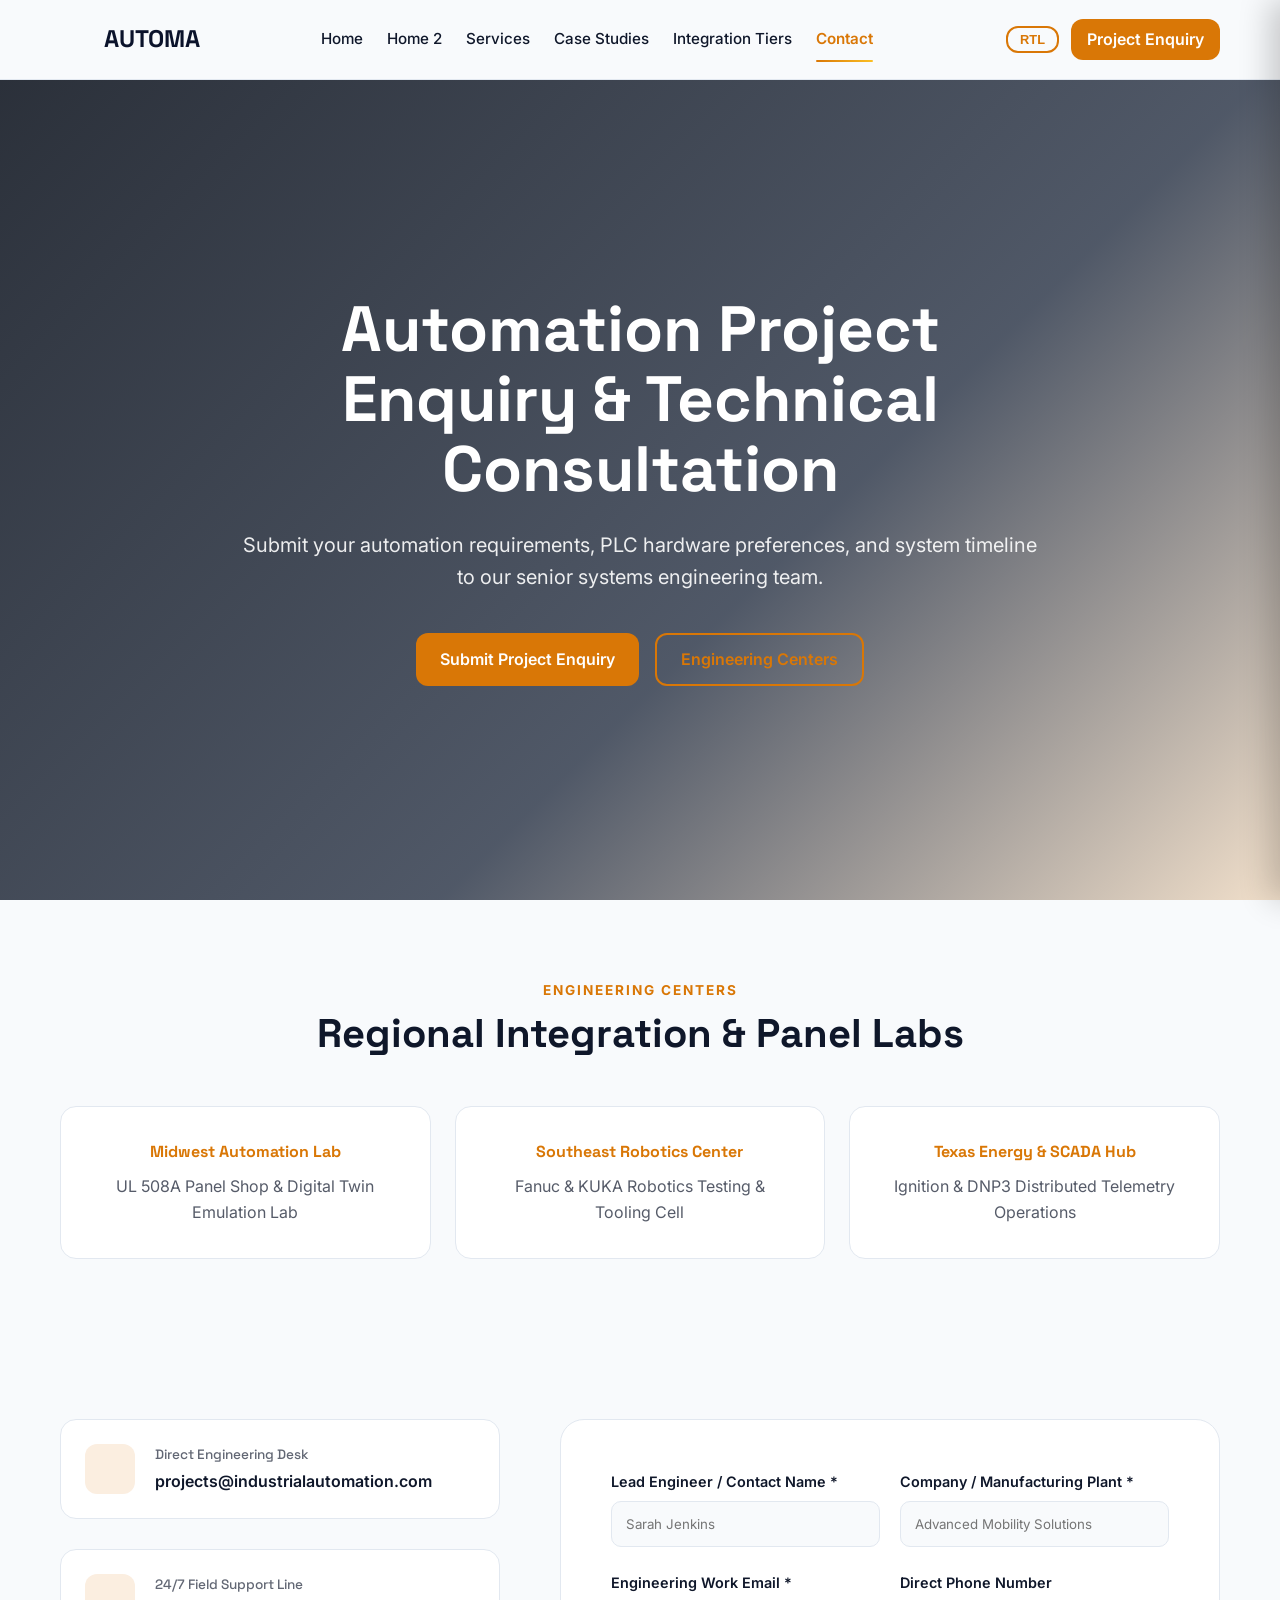
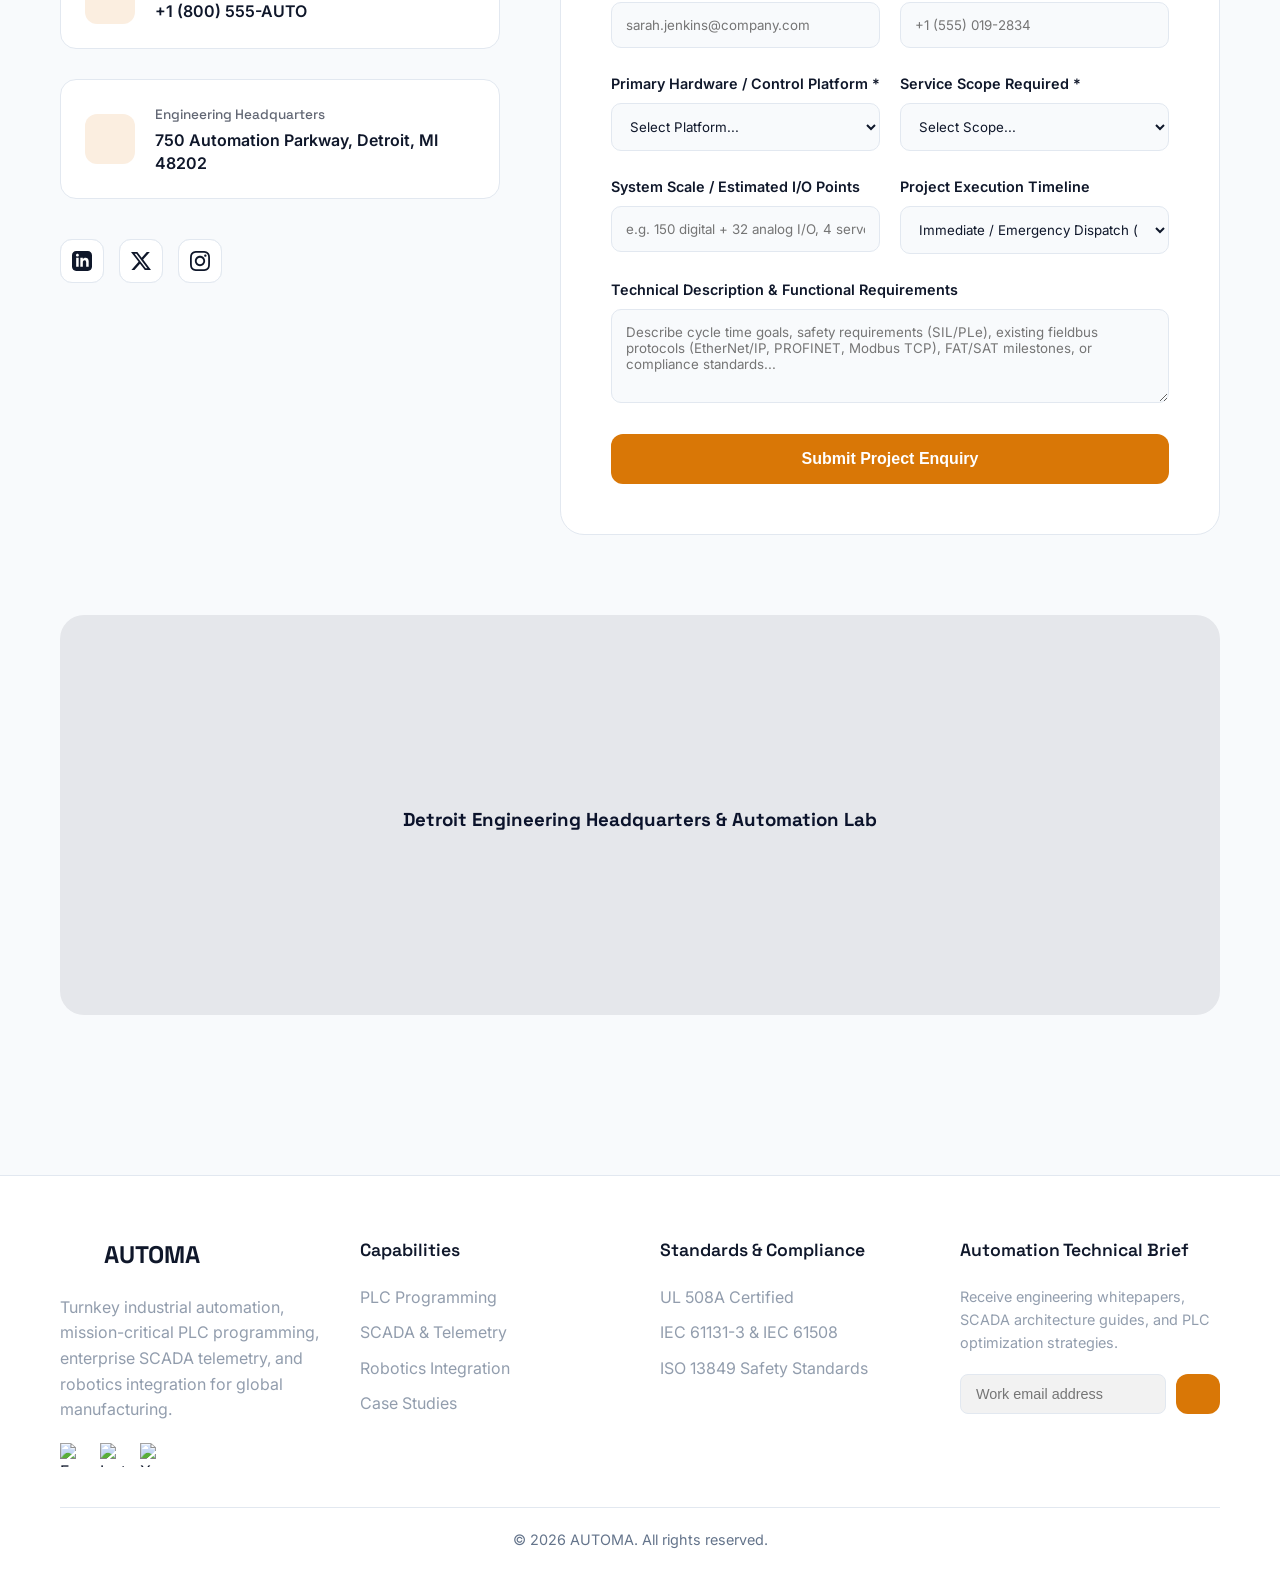
==== commit bce84e9a: "Fix mobile & tablet responsiveness, hero background framing, protocol alignment, and certification b" ====
--- a/contact.html
+++ b/contact.html
@@ -38,6 +38,31 @@
             gap: 20px;
             border: 1px solid var(--border);
             width: 100%;
+            min-width: 0;
+            box-sizing: border-box;
+        }
+
+        .info-card-text {
+            min-width: 0;
+            flex: 1;
+            overflow-wrap: break-word;
+            word-break: break-word;
+        }
+
+        .info-card-text h4 {
+            font-size: 0.85rem;
+            opacity: 0.65;
+            margin: 0 0 4px 0;
+            font-weight: 500;
+        }
+
+        .info-card-text p {
+            font-weight: 600;
+            font-size: 1rem;
+            margin: 0;
+            line-height: 1.4;
+            overflow-wrap: anywhere;
+            word-break: break-word;
         }
 
         .icon-box {
@@ -49,6 +74,7 @@
             display: flex;
             align-items: center;
             justify-content: center;
+            flex-shrink: 0;
         }
 
         .contact-form-container {
@@ -148,6 +174,20 @@
             }
             .contact-form-container {
                 padding: 30px 20px;
+            }
+        }
+
+        @media (max-width: 640px) {
+            .info-card {
+                padding: 18px 16px;
+                gap: 14px;
+            }
+            .info-card .icon-box {
+                width: 44px;
+                height: 44px;
+            }
+            .info-card-text p {
+                font-size: 0.92rem;
             }
         }
     </style>
@@ -246,23 +286,23 @@
             <div class="contact-info">
                 <div class="info-card">
                     <div class="icon-box"><i data-lucide="mail"></i></div>
-                    <div>
-                        <h4 style="font-size: 0.9rem; opacity: 0.6;">Direct Engineering Desk</h4>
-                        <p style="font-weight: 600;">projects@industrialautomation.com</p>
+                    <div class="info-card-text">
+                        <h4>Direct Engineering Desk</h4>
+                        <p><a href="mailto:projects@industrialautomation.com" style="color: inherit;">projects@industrialautomation.com</a></p>
                     </div>
                 </div>
                 <div class="info-card">
                     <div class="icon-box"><i data-lucide="phone"></i></div>
-                    <div>
-                        <h4 style="font-size: 0.9rem; opacity: 0.6;">24/7 Field Support Line</h4>
-                        <p style="font-weight: 600;">+1 (800) 555-AUTO</p>
+                    <div class="info-card-text">
+                        <h4>24/7 Field Support Line</h4>
+                        <p><a href="tel:+18005552886" style="color: inherit;">+1 (800) 555-AUTO</a></p>
                     </div>
                 </div>
                 <div class="info-card">
                     <div class="icon-box"><i data-lucide="map-pin"></i></div>
-                    <div>
-                        <h4 style="font-size: 0.9rem; opacity: 0.6;">Engineering Headquarters</h4>
-                        <p style="font-weight: 600;">750 Automation Parkway, Detroit, MI 48202</p>
+                    <div class="info-card-text">
+                        <h4>Engineering Headquarters</h4>
+                        <p>750 Automation Parkway, Detroit, MI 48202</p>
                     </div>
                 </div>
                 <div class="contact-social">
--- a/css/style.css
+++ b/css/style.css
@@ -514,6 +514,28 @@
     flex-wrap: wrap;
 }
 
+@media (max-width: 1024px) {
+    .hero {
+        min-height: auto;
+        padding: 70px 20px 50px;
+        background-position: center center;
+    }
+    .hero-overlay {
+        background: linear-gradient(180deg, rgba(7, 13, 24, 0.78) 0%, rgba(15, 26, 46, 0.68) 50%, rgba(7, 13, 24, 0.82) 100%);
+    }
+}
+
+@media (max-width: 768px) {
+    .hero {
+        min-height: auto;
+        padding: 55px 16px 40px;
+        background-position: center center;
+    }
+    .hero-overlay {
+        background: linear-gradient(180deg, rgba(7, 13, 24, 0.80) 0%, rgba(15, 26, 46, 0.70) 50%, rgba(7, 13, 24, 0.85) 100%);
+    }
+}
+
 @media (max-width: 480px) {
     .hero-btns .btn {
         width: 100%;
@@ -661,6 +683,34 @@
     align-items: center;
     justify-content: center;
     margin: 0 auto 16px auto;
+}
+
+.standards-img-box {
+    width: 76px;
+    height: 76px;
+    margin: 0 auto 16px auto;
+    display: flex;
+    align-items: center;
+    justify-content: center;
+    border-radius: 16px;
+    overflow: hidden;
+    background: rgba(217, 119, 6, 0.08);
+    border: 1px solid rgba(217, 119, 6, 0.25);
+    box-shadow: 0 8px 20px rgba(0, 0, 0, 0.15);
+    transition: transform 0.3s ease, box-shadow 0.3s ease, border-color 0.3s ease;
+}
+
+.standards-card:hover .standards-img-box {
+    transform: translateY(-3px) scale(1.05);
+    box-shadow: 0 12px 24px rgba(217, 119, 6, 0.22);
+    border-color: var(--secondary);
+}
+
+.standards-img {
+    width: 100%;
+    height: 100%;
+    object-fit: cover;
+    display: block;
 }
 
 .standards-card .badge-pill {
